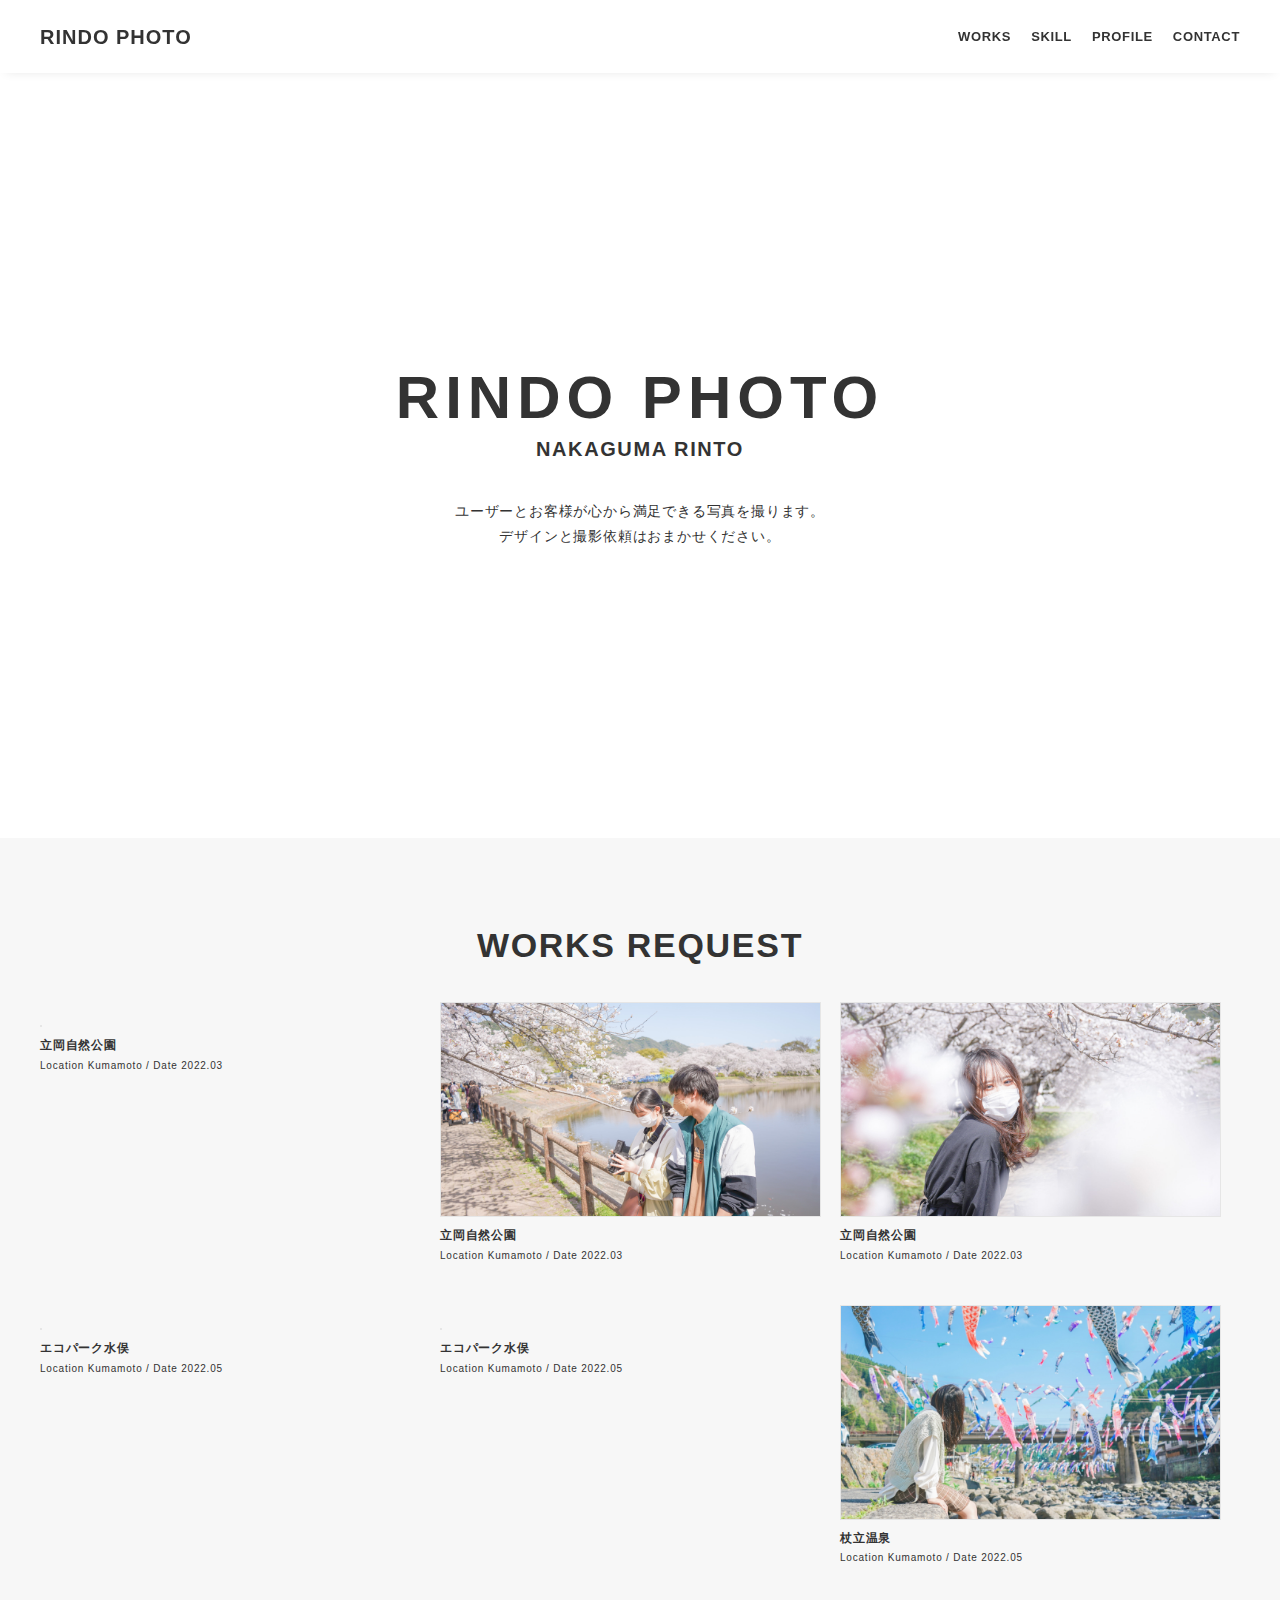
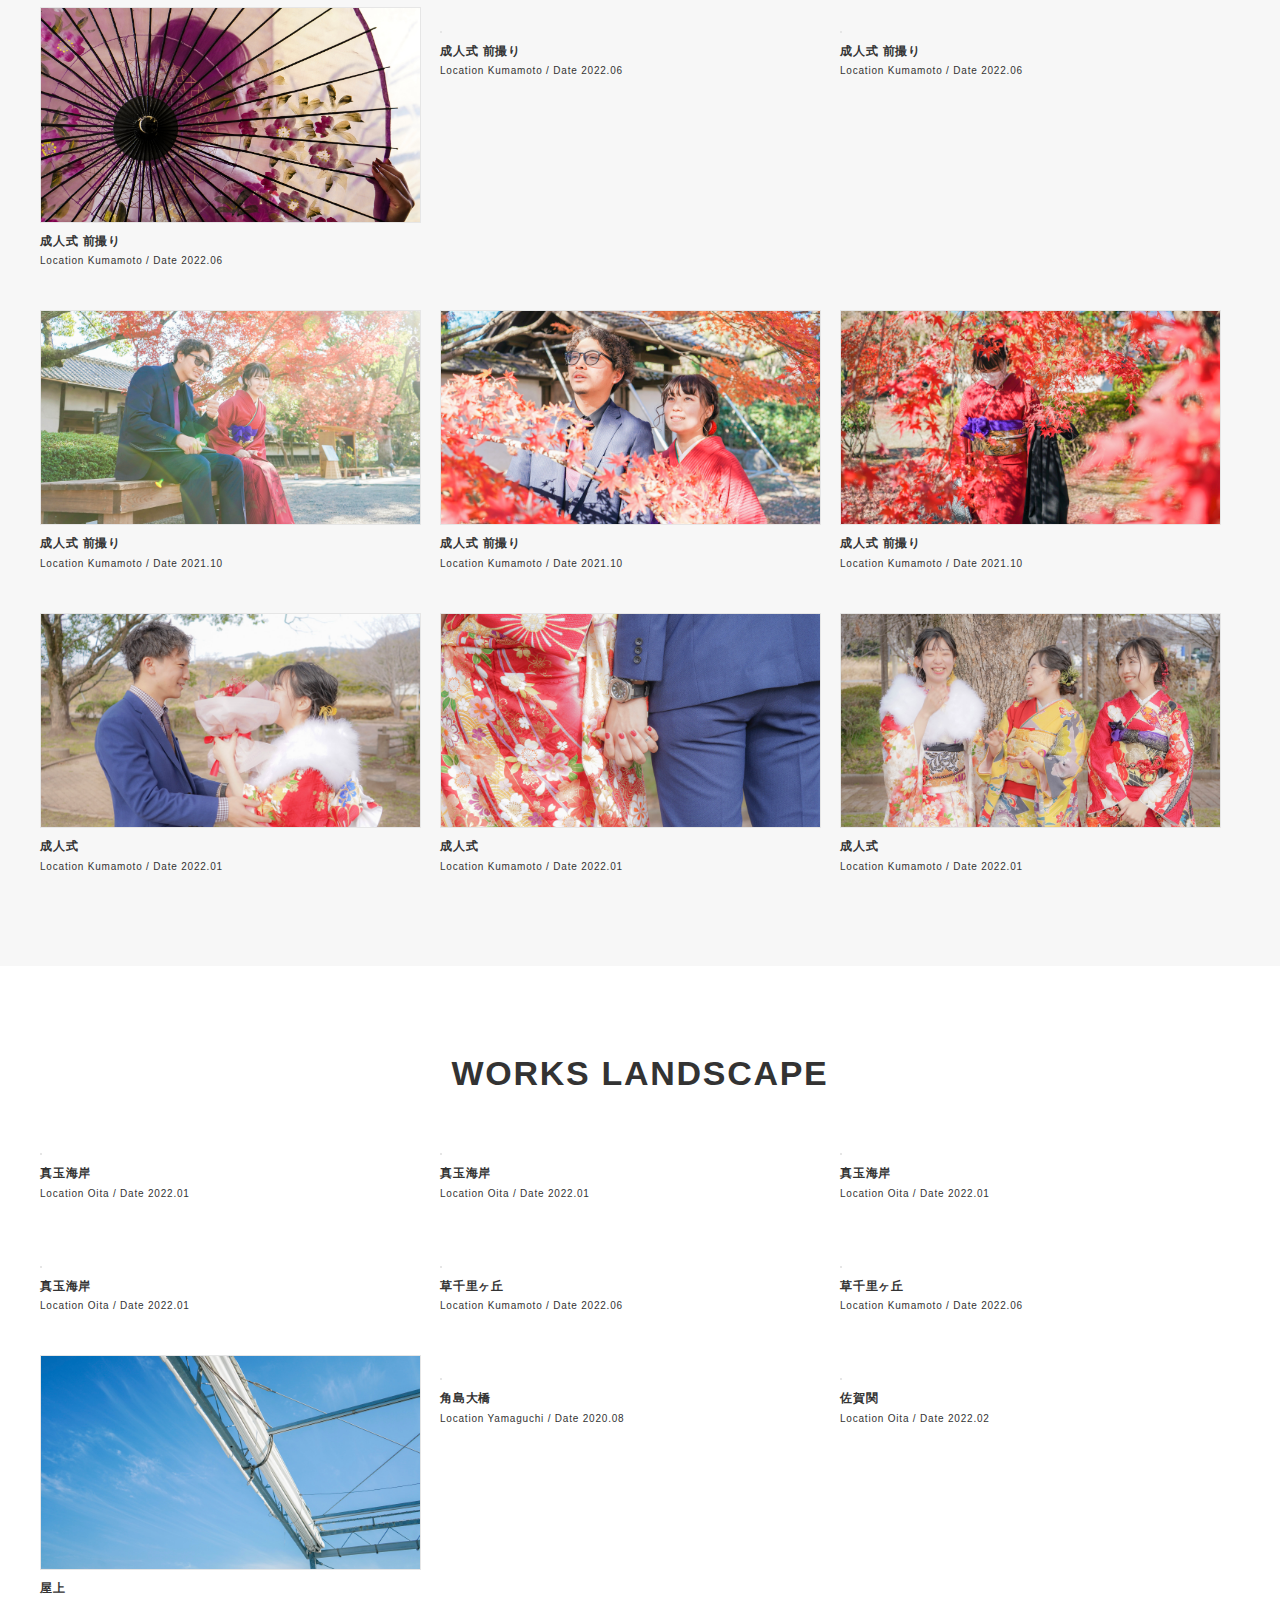
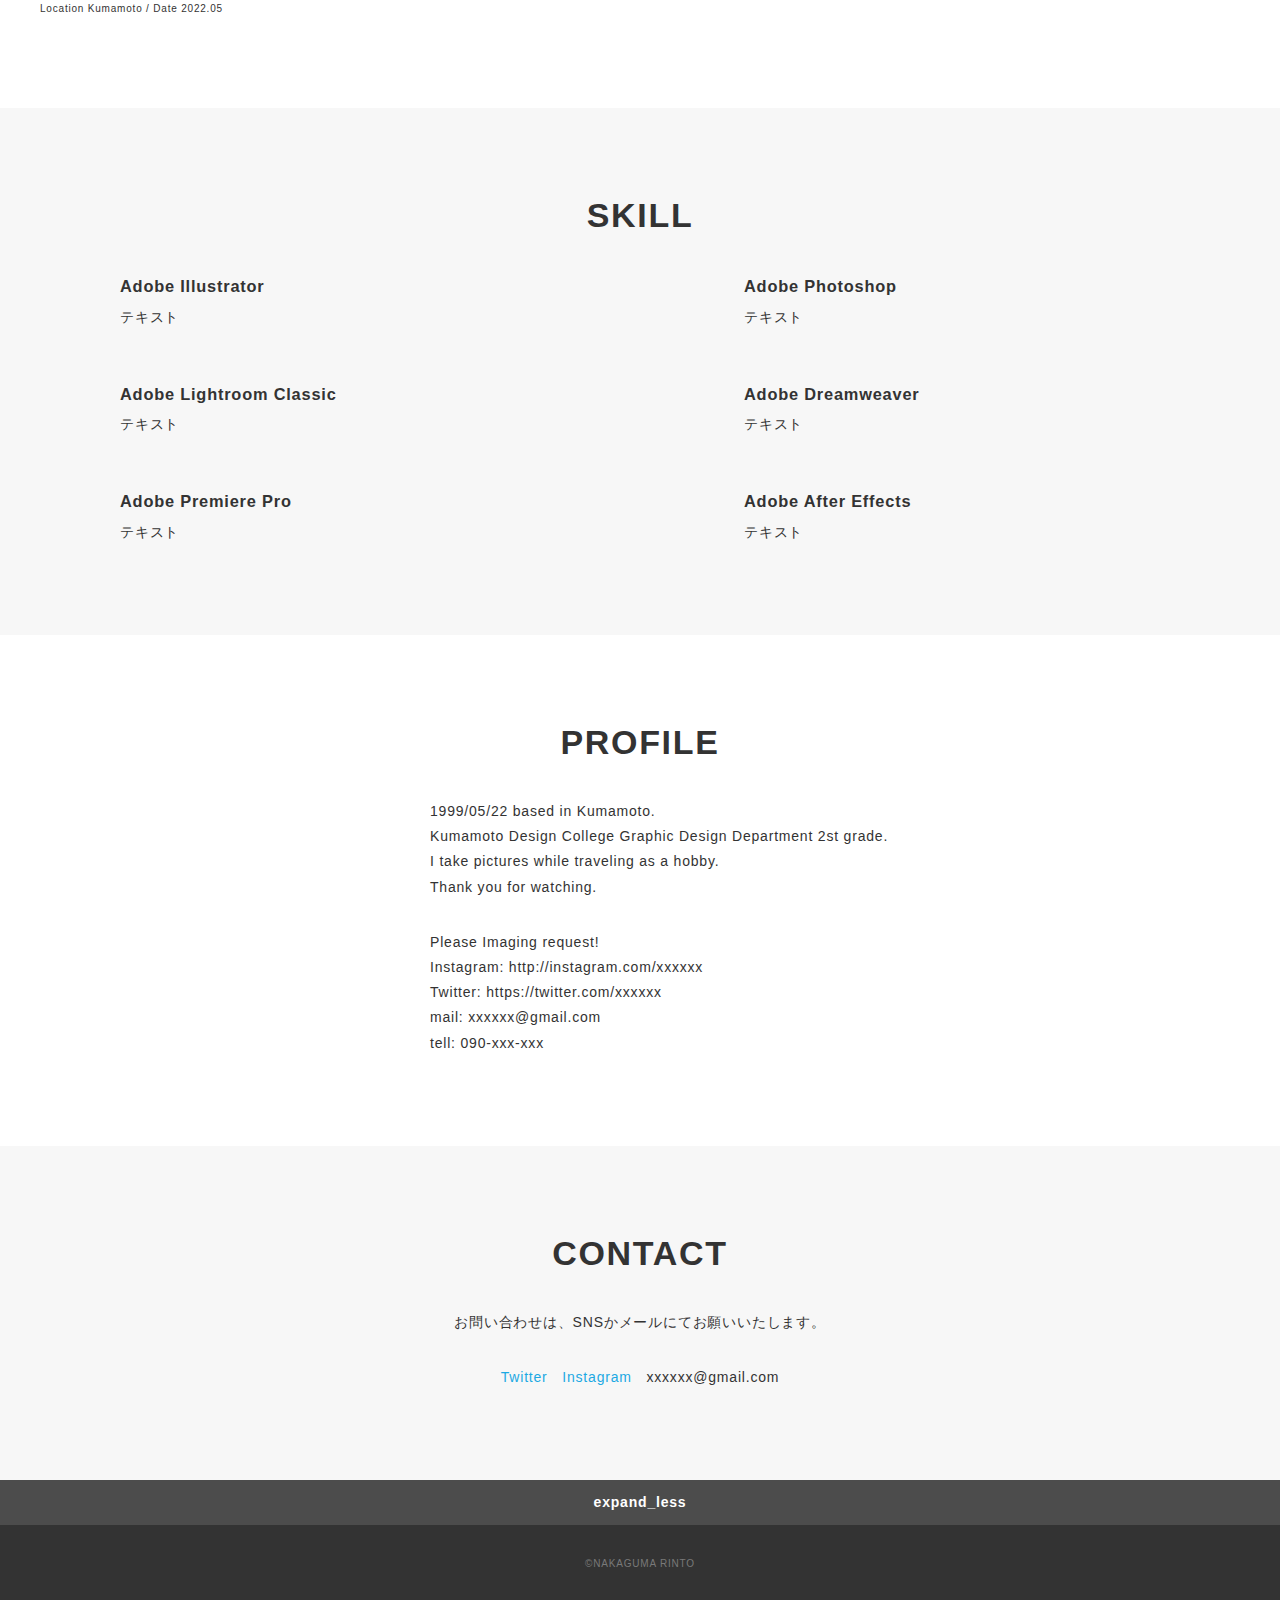
==== homepage/index.html @ 62a35dd4 "Add files via upload" ====
<!DOCTYPE html>
<html>
<head>
  <meta charset="utf-8">
  <meta name="viewport" content="width=device-width,initial-scale=1.0,user-scalable=no">
  <meta name="description" content="NAKAGUMA RINTOのポートフォリオサイトです" />
  <title>NAKAGUMA RINTO ポートフォリオ</title>
  <link href="css/ress.css" media="all" rel="stylesheet" type="text/css" />
  <link href="css/style.css" media="all" rel="stylesheet" type="text/css" />
</head>

<body>
  <div class="wrapper">

    <!-- header -->
    <header class="header ">
      <div class="inner">
        <h1 class="header-logo">
          <a href=".">RINDO PHOTO</a>
        </h1>
        <nav class="header-nav">
          <ul class="header-nav-list">
            <li class="header-nav-item"><a href="#works">WORKS</a></li>
            <li class="header-nav-item"><a href="#skill">SKILL</a></li>
            <li class="header-nav-item"><a href="#about">PROFILE</a></li>
            <li class="header-nav-item"><a href="#contact">CONTACT</a></li>
          </ul>
        </nav>
      </div>
    </header>
    <!-- /header -->

    <main class="content">

      <!-- main-visual -->
      <div class="main-visual">
        <div class="main-visual-inner">
          <p class="main-visual-title">RINDO PHOTO</p>
          <p class="main-visual-subtitle">NAKAGUMA RINTO</p>
          <p class="main-visual-text">
            ユーザーとお客様が心から満足できる<br class="sp-only">写真を撮ります。<br>
            デザインと撮影依頼は<br class="sp-only">おまかせください。<br>
          </p>
        </div>
      </div>
      <!-- /main-visual -->

      <!-- works -->
      <section class="works section" id="works">
        <div class="inner">
          <h2 class="title">WORKS REQUEST</h2>
          <div class="works-list">
            <a class="works-item" href="works-template.html">
            <p class="works-img"><img src="img/works/DSC03216.PNG" alt="" /></p>
              <p class="works-name">立岡自然公園</p>
              <p class="works-info">Location Kumamoto / Date 2022.03</p>
            </a>
            <a class="works-item" href="works-template.html">
              <p class="works-img"><img src="img/works/IMG_6037.JPG" alt="" /></p>
              <p class="works-name">立岡自然公園</p>
              <p class="works-info">Location Kumamoto / Date 2022.03</p>
            </a>
            <a class="works-item" href="works-template.html">
              <p class="works-img"><img src="img/works/IMG_6072.PNG" alt="" /></p>
              <p class="works-name">立岡自然公園</p>
              <p class="works-info">Location Kumamoto / Date 2022.03</p>
            </a>
            <a class="works-item" href="works-template.html">
              <p class="works-img"><img src="img/works/IMG_6575 2.jpg" alt="" /></p>
              <p class="works-name">エコパーク水俣</p>
              <p class="works-info">Location Kumamoto / Date 2022.05</p>
            </a>
			  <a class="works-item" href="works-template.html">
              <p class="works-img"><img src="img/works/IMG_6601.jpg" alt="" /></p>
              <p class="works-name">エコパーク水俣</p>
              <p class="works-info">Location Kumamoto / Date 2022.05</p>
			</a>
			  <a class="works-item" href="works-template.html">
              <p class="works-img"><img src="img/works/IMG_6232.jpg" alt="" /></p>
              <p class="works-name">杖立温泉</p>
              <p class="works-info">Location Kumamoto / Date 2022.05</p>
            </a>
			  <a class="works-item" href="works-template.html">
              <p class="works-img"><img src="img/works/IMG_7173.jpg" alt="" /></p>
              <p class="works-name">成人式 前撮り</p>
              <p class="works-info">Location Kumamoto / Date 2022.06</p>
            </a>
			  <a class="works-item" href="works-template.html">
              <p class="works-img"><img src="img/works/IMG_7172.jpg" alt="" /></p>
              <p class="works-name">成人式 前撮り</p>
              <p class="works-info">Location Kumamoto / Date 2022.06</p>
            </a>
			   <a class="works-item" href="works-template.html">
              <p class="works-img"><img src="img/works/IMG_7174.jpg" alt="" /></p>
              <p class="works-name">成人式 前撮り</p>
              <p class="works-info">Location Kumamoto / Date 2022.06</p>
            </a>
			  <a class="works-item" href="works-template.html">
              <p class="works-img"><img src="img/works/IMG_4596.jpg" alt="" /></p>
              <p class="works-name">成人式 前撮り</p>
              <p class="works-info">Location Kumamoto / Date 2021.10</p>
            </a>
			  <a class="works-item" href="works-template.html">
              <p class="works-img"><img src="img/works/IMG_4580.jpg" alt="" /></p>
              <p class="works-name">成人式 前撮り</p>
              <p class="works-info">Location Kumamoto / Date 2021.10</p>
            </a>
			  <a class="works-item" href="works-template.html">
              <p class="works-img"><img src="img/works/IMG_4597.jpg" alt="" /></p>
              <p class="works-name">成人式 前撮り</p>
              <p class="works-info">Location Kumamoto / Date 2021.10</p>
            </a>
			  <a class="works-item" href="works-template.html">
              <p class="works-img"><img src="img/works/IMG_5019.jpg" alt="" /></p>
              <p class="works-name">成人式</p>
              <p class="works-info">Location Kumamoto / Date 2022.01</p>
            </a>
			  <a class="works-item" href="works-template.html">
              <p class="works-img"><img src="img/works/IMG_4972.jpg" alt="" /></p>
              <p class="works-name">成人式</p>
              <p class="works-info">Location Kumamoto / Date 2022.01</p>
            </a>
			  <a class="works-item" href="works-template.html">
              <p class="works-img"><img src="img/works/IMG_5018.jpg" alt="" /></p>
              <p class="works-name">成人式</p>
              <p class="works-info">Location Kumamoto / Date 2022.01</p>
            </a>
          </div>
        </div>
      </section>
      <!-- /works -->
		<section class="worksland section" id="worksland">
        <div class="inner">
          <h2 class="title">WORKS LANDSCAPE</h2>
          <div class="works-list">
            <a class="works-item" href="works-template.html">
            <p class="works-img"><img src="img/works/DSC01683のコピー.jpg" alt="" /></p>
              <p class="works-name">真玉海岸</p>
              <p class="works-info">Location Oita / Date 2022.01</p>
            </a>
            <a class="works-item" href="works-template.html">
              <p class="works-img"><img src="img/works/DSC01693のコピー.jpg" alt="" /></p>
              <p class="works-name">真玉海岸</p>
              <p class="works-info">Location Oita / Date 2022.01</p>
            </a>
            <a class="works-item" href="works-template.html">
              <p class="works-img"><img src="img/works/DSC01731のコピー.jpg" alt="" /></p>
              <p class="works-name">真玉海岸</p>
              <p class="works-info">Location Oita / Date 2022.01</p>
            </a>
            <a class="works-item" href="works-template.html">
              <p class="works-img"><img src="img/works/DSC01735のコピー.jpg" alt="" /></p>
              <p class="works-name">真玉海岸</p>
              <p class="works-info">Location Oita / Date 2022.01</p>
            </a>
			  <a class="works-item" href="works-template.html">
              <p class="works-img"><img src="img/works/IMG_7178のコピー.jpg" alt="" /></p>
              <p class="works-name">草千里ヶ丘</p>
              <p class="works-info">Location Kumamoto / Date 2022.06</p>
			</a>
			  <a class="works-item" href="works-template.html">
              <p class="works-img"><img src="img/works/IMG_7181のコピー.jpg" alt="" /></p>
              <p class="works-name">草千里ヶ丘</p>
              <p class="works-info">Location Kumamoto / Date 2022.06</p>
            </a>
			  <a class="works-item" href="works-template.html">
              <p class="works-img"><img src="img/works/IMG_6381.jpg" alt="" /></p>
              <p class="works-name">屋上</p>
              <p class="works-info">Location Kumamoto / Date 2022.05</p>
            </a>
			  <a class="works-item" href="works-template.html">
              <p class="works-img"><img src="img/works/IMG_8772のコピー.jpg" alt="" /></p>
              <p class="works-name">角島大橋</p>
              <p class="works-info">Location Yamaguchi / Date 2020.08</p>
            </a>
			   <a class="works-item" href="works-template.html">
              <p class="works-img"><img src="img/works/DSC02050のコピー.jpg" alt="" /></p>
              <p class="works-name">佐賀関</p>
              <p class="works-info">Location Oita / Date 2022.02</p>
            </a>
          </div>
        </div>
      </section>

      <!-- skill -->
      <section class="skill section" id="skill">
        <div class="inner">
          <h2 class="title">SKILL</h2>
          <div class="skill-list">
            <div class="skill-item">
              <p class="skill-img"><img src="logo/IMG_4439.PNG" alt=""></p>
              <div class="skill-body">
                <h3 class="skill-name">Adobe Illustrator</h3>
                <p class="skill-text">
                  テキスト</p>
              </div>
            </div>
            <div class="skill-item">
              <p class="skill-img"><img src="logo/IMG_4438.PNG" alt=""></p>
              <div class="skill-body">
                <h3 class="skill-name">Adobe Photoshop</h3>
                <p class="skill-text">
                  テキスト</p>
              </div>
            </div>
            <div class="skill-item">
              <p class="skill-img"><img src="logo/IMG_4440.PNG" alt=""></p>
              <div class="skill-body">
                <h3 class="skill-name">Adobe Lightroom Classic</h3>
                <p class="skill-text">
                  テキスト</p>
              </div>
            </div>
            <div class="skill-item">
              <p class="skill-img"><img src="logo/IMG_4441.PNG" alt=""></p>
              <div class="skill-body">
                <h3 class="skill-name">Adobe Dreamweaver</h3>
                <p class="skill-text">
                  テキスト</p>
              </div>
            </div>
			  <div class="skill-item">
              <p class="skill-img"><img src="logo/IMG_7229.PNG" alt=""></p>
              <div class="skill-body">
                <h3 class="skill-name">Adobe Premiere Pro</h3>
                <p class="skill-text">
                  テキスト</p>
			  </div>
            </div>
			  <div class="skill-item">
              <p class="skill-img"><img src="logo/IMG_7230.jpg" alt=""></p>
              <div class="skill-body">
                <h3 class="skill-name">Adobe After Effects</h3>
                <p class="skill-text">
                  テキスト</p>
              </div>
            </div>
          </div>
        </div>
      </section>
      <!-- /skill -->

      <!-- profile -->
      <section class="about section" id="about">
        <div class="inner">
          <h2 class="title">PROFILE</h2>
          <div class="profile">
            <p class="profile-img">
              <img src="img Photo/IMG_2437.jpg" alt="">
            </p>
            <div class="profile-body">
              <p>
				1999/05/22 based in Kumamoto.<br>
                Kumamoto Design College Graphic Design Department 2st grade.<br>
				I take pictures while traveling as a hobby.<br>
				Thank you for watching.
              </p>
              <p>
                Please Imaging request!<br>
				Instagram: http://instagram.com/xxxxxx<br>
				Twitter: https://twitter.com/xxxxxx<br>
				mail: xxxxxx@gmail.com<br>
				tell: 090-xxx-xxx
              </p>
            </div>
          </div>
        </div>
      </section>
      <!-- /profile -->

      <!-- contact -->
      <section class="contact section" id="contact">
        <div class="inner">
          <h2 class="title">CONTACT</h2>
          <p class="lead">
            お問い合わせは、<br class="sp-only">SNSかメールにてお願いいたします。
          </p>
          <div class="contact-list">
            <a class="contact-item" href="https://twitter.com/" target="_blank" rel="noopener">Twitter</a>
            <a class="contact-item" href="https://www.instagram.com/" target="_blank" rel="noopener">Instagram</a>
            <span class="contact-item">xxxxxx@gmail.com</span>
          </div>
        </div>
      </section>
      <!-- /contact -->
      <div class="page-top" id="js-page-top">
        <span class="material-icons-outlined">expand_less</span>
      </div>
    </main>

    <!-- footer -->
    <footer class="footer">
      <div class="copyright">&copy;NAKAGUMA RINTO</div>
    </footer>
    <!-- /footer -->

  </div>
  <script src="https://ajax.googleapis.com/ajax/libs/jquery/3.5.1/jquery.min.js"></script>
  <script type='text/javascript' src="js/script.js"></script>	
<div class="sidebar">
	<h1>Tittle</h1>
	<p>This video is sample.</p>
	</div>

	
</body>
</html>
---- homepage/css/ress.css ----
/*!
 * ress.css • v3.0.1
 * MIT License
 * github.com/filipelinhares/ress
 */

/* # =================================================================
   # Global selectors
   # ================================================================= */

html {
  box-sizing: border-box;
  word-break: normal;
  -moz-tab-size: 4;
  tab-size: 4;

  -webkit-text-size-adjust: 100%; /* Prevent adjustments of font size after orientation changes in iOS */
}

*,
::before,
::after {
  box-sizing: inherit;
  background-repeat: no-repeat; /* Set `background-repeat: no-repeat` to all elements and pseudo elements */
}

::before,
::after {
  vertical-align: inherit;
  text-decoration: inherit; /* Inherit text-decoration and vertical align to ::before and ::after pseudo elements */
}

* {
  margin: 0;
  padding: 0; /* Reset `padding` and `margin` of all elements */
}

/* # =================================================================
   # General elements
   # ================================================================= */

hr {
  overflow: visible; /* Show the overflow in Edge and IE */
  height: 0; /* Add the correct box sizing in Firefox */
}

details,
main {
  display: block; /* Render the `main` element consistently in IE. */
}

summary {
  display: list-item; /* Add the correct display in all browsers */
}

small {
  font-size: 80%; /* Set font-size to 80% in `small` elements */
}

[hidden] {
  display: none; /* Add the correct display in IE */
}

abbr[title] {
  /* Add the correct text decoration in Chrome, Edge, IE, Opera, and Safari */
  text-decoration: underline;
  text-decoration: underline dotted;
  border-bottom: none; /* Remove the bottom border in Chrome 57 */
}

a {
  background-color: transparent; /* Remove the gray background on active links in IE 10 */
}

a:active,
a:hover {
  outline-width: 0; /* Remove the outline when hovering in all browsers */
}

code,
kbd,
pre,
samp {
  font-family: monospace, monospace; /* Specify the font family of code elements */
}

pre {
  font-size: 1em; /* Correct the odd `em` font sizing in all browsers */
}

b,
strong {
  font-weight: bolder; /* Add the correct font weight in Chrome, Edge, and Safari */
}

/* https://gist.github.com/unruthless/413930 */
sub,
sup {
  position: relative;
  font-size: 75%;
  line-height: 0;
  vertical-align: baseline;
}

sub {
  bottom: -.25em;
}

sup {
  top: -.5em;
}

/* # =================================================================
   # Forms
   # ================================================================= */

input {
  border-radius: 0;
}

/* Replace pointer cursor in disabled elements */
[disabled] {
  cursor: default;
}

[type="number"]::-webkit-inner-spin-button,
[type="number"]::-webkit-outer-spin-button {
  height: auto; /* Correct the cursor style of increment and decrement buttons in Chrome */
}

[type="search"] {
  outline-offset: -2px; /* Correct the outline style in Safari */

  -webkit-appearance: textfield; /* Correct the odd appearance in Chrome and Safari */
}

[type="search"]::-webkit-search-decoration {
  -webkit-appearance: none; /* Remove the inner padding in Chrome and Safari on macOS */
}

textarea {
  overflow: auto; /* Internet Explorer 11+ */
  resize: vertical; /* Specify textarea resizability */
}

button,
input,
optgroup,
select,
textarea {
  font: inherit; /* Specify font inheritance of form elements */
}

optgroup {
  font-weight: bold; /* Restore the font weight unset by the previous rule */
}

button {
  overflow: visible; /* Address `overflow` set to `hidden` in IE 8/9/10/11 */
}

button,
select {
  text-transform: none; /* Firefox 40+, Internet Explorer 11- */
}

/* Apply cursor pointer to button elements */
button,
[type="button"],
[type="reset"],
[type="submit"],
[role="button"] {
  cursor: pointer;
  color: inherit;
}

/* Remove inner padding and border in Firefox 4+ */
button::-moz-focus-inner,
[type="button"]::-moz-focus-inner,
[type="reset"]::-moz-focus-inner,
[type="submit"]::-moz-focus-inner {
  padding: 0;
  border-style: none;
}

/* Replace focus style removed in the border reset above */
button:-moz-focusring,
[type="button"]::-moz-focus-inner,
[type="reset"]::-moz-focus-inner,
[type="submit"]::-moz-focus-inner {
  outline: 1px dotted ButtonText;
}

button,
html [type="button"],
/* Prevent a WebKit bug where (2) destroys native `audio` and `video`controls in Android 4 */
[type="reset"],
[type="submit"] {
  -webkit-appearance: button; /* Correct the inability to style clickable types in iOS */
}

/* Remove the default button styling in all browsers */
button,
input,
select,
textarea {
  border-style: none;
  background-color: transparent;
}

/* Style select like a standard input */
select {
  -webkit-appearance: none; /* Chrome 41+ */
  -moz-appearance: none; /* Firefox 36+ */
}

select::-ms-expand {
  display: none; /* Internet Explorer 11+ */
}

select::-ms-value {
  color: currentColor; /* Internet Explorer 11+ */
}

legend {
  display: table; /* Correct the text wrapping in Edge and IE */
  max-width: 100%; /* Correct the text wrapping in Edge and IE */
  max-width: 100%; /* Correct the text wrapping in Edge 18- and IE */
  white-space: normal; /* Correct the text wrapping in Edge and IE */
  color: inherit; /* Correct the color inheritance from `fieldset` elements in IE */
  border: 0; /* Correct `color` not being inherited in IE 8/9/10/11 */
}

::-webkit-file-upload-button {
  font: inherit; /* Change font properties to `inherit` in Chrome and Safari */
  color: inherit;
  /* Correct the inability to style clickable types in iOS and Safari */

  -webkit-appearance: button;
}

/* # =================================================================
   # Specify media element style
   # ================================================================= */

img {
  border-style: none; /* Remove border when inside `a` element in IE 8/9/10 */
}

/* Add the correct vertical alignment in Chrome, Firefox, and Opera */
progress {
  vertical-align: baseline;
}

/* # =================================================================
   # Accessibility
   # ================================================================= */

/* Hide content from screens but not screenreaders */
@media screen {
  [hidden~="screen"] {
    display: inherit;
  }
  [hidden~="screen"]:not(:active):not(:focus):not(:target) {
    position: absolute !important;
    clip: rect(0 0 0 0) !important;
  }
}

/* Specify the progress cursor of updating elements */
[aria-busy="true"] {
  cursor: progress;
}

/* Specify the pointer cursor of trigger elements */
[aria-controls] {
  cursor: pointer;
}

/* Specify the unstyled cursor of disabled, not-editable, or otherwise inoperable elements */
[aria-disabled] {
  cursor: default;
}

.sidebar{
  position: fixed;
  width: 30%;
  height: 100%;
  background-color:rgba(255,255,255,0.8);
}
html,body{
	height: 100%;/*高さを100%にして描画エリアをとる*/
}

#particles-js{ 
	position:fixed;/*描画固定*/
	z-index:-1;/*描画を一番下に*/
	width: 100%;
	height: 100%;
	background-color:#FFFFFF
}

#wrapper{
	position: relative;/*描画を#particles-jsよりも上にするためposition:relative;を指定*/
	z-index: 1;/*z-indexの数字を大きくすることで描画を#particles-jsよりも上に*/
	width:100%;
	height: 100%;
}
---- homepage/css/style.css ----
body {
  font-family: "Montserrat","Helvetica Neue",Arial,"Hiragino Kaku Gothic ProN","Hiragino Sans",Meiryo,sans-serif;
  font-size: 14px;
  line-height: 1.8;
  letter-spacing: .8px;
  color: #333;
}

a {
  transition: opacity .3s;
  text-decoration: none;
  color: #1ca9e3;
}

img {
  max-width: 100%;
  height: auto;
  vertical-align: bottom;
  border-style: none;
}

ul,
li {
  list-style: none;
}

.pc-only {
  display: block;
}

.sp-only {
  display: none;
}

/*--------------------------------
 レイアウト
---------------------------------*/
.wrapper {
  padding-top: 73px;
}

.section {
  padding: 90px 0;
}

.section:nth-of-type(odd) {
  background-color: #f7f7f7;
}

.inner {
  max-width: 1340px;
  margin: 0 auto;
  padding: 0 40px;
}

/*--------------------------------
 見出し
---------------------------------*/
.title {
  font-size: 34px;
  font-weight: bold;
  line-height: 1;
  margin-bottom: 40px;
  text-align: center;
  letter-spacing: .05em;
  color: #333;
}

.lead {
  margin-bottom: 30px;
}

/*--------------------------------
ヘッダー
---------------------------------*/
.header {
  position: fixed;
  top: 0;
  z-index: 1;
  width: 100%;
  background-color: #fff;
  box-shadow: 0 5px 10px -6px rgba(0,0,0,.1);
}

.header .inner {
  display: flex;
  align-items: center;
  justify-content: space-between;
  padding: 20px 40px;
}

.header-logo {
  font-size: 20px;
  font-weight: bold;
  line-height: 1.2;
  margin-right: 20px;
  letter-spacing: .05em;
}

.header-logo a {
  color: #333;
}

.header-nav-list {
  display: flex;
  justify-content: space-between;
}

.header-nav-item:not(:last-child) {
  margin-right: 20px;
}

.header-nav-item a {
  position: relative;
  font-size: 13px;
  font-weight: bold;
  display: inline-block;
  padding: 5px 0;
  transition: .3s;
  letter-spacing: .05em;
  color: #333;
}
.header-nav-item a:after {
  position: absolute;
  bottom: 0;
  left: 50%;
  width: 0;
  height: 3px;
  content: "";
  transition: .3s;
  -webkit-transform: translateX(-50%);
  transform: translateX(-50%);
  background-color: #333;
}

.header-nav-item a:hover:after {
  width: 100%;
}

/*--------------------------------
 メインビジュアル
---------------------------------*/
.main-visual {
  display: flex;
  align-items: center;
  justify-content: center;
  height: 85vh;
  text-align: center;
}

.main-visual-inner {
  padding: 0 40px;
}

.main-visual-title {
  font-size: 60px;
  font-weight: bold;
  line-height: 1.2;
  margin-bottom: 5px;
  letter-spacing: .1em;
}
.main-visual-subtitle {
  font-size: 20px;
  font-weight: bold;
  line-height: 1;
  margin-bottom: 40px;
  letter-spacing: .08em;
}

/*--------------------------------
 Works
---------------------------------*/
.works-list {
  display: flex;
  flex-wrap: wrap;
  margin-bottom: -40px;
}

.works-item {
  width: 31.74603%;
  margin-right: 1.58730%;
  margin-bottom: 40px;
  color: #333;
}

.works-item:hover {
  opacity: .9;
}

.works-item:nth-of-type(3n) {
  margin-right: 0;
}

.works-img img {
  border: 1px solid #e6e6e6;
}

.works-name {
  font-size: 12px;
  font-weight: bold;
  margin-top: 8px;
}

.works-info {
  font-size: 10px;
}

/*--------------------------------
 Skill
---------------------------------*/
.skill-list {
  display: flex;
  flex-wrap: wrap;
  justify-content: space-between;
  margin-bottom: -50px;
}

.skill-item {
  display: flex;
  align-items: flex-start;
  justify-content: space-between;
  width: 48%;
  margin-bottom: 50px;
}

.skill-img {
  width: 60px;
  height: auto;
  margin-right: 20px;
}

.skill-body {
  flex: 1;
}

.skill-name {
  margin-bottom: 3px;
}

/*--------------------------------
 About
---------------------------------*/
.profile {
  display: flex;
  flex-wrap: wrap;
  max-width: 800px;
  margin: 0 auto;
}
.profile-img {
  width: 20%;
  margin-right: 30px;
  border-radius: 50%;
}
.profile-img img {
  border-radius: 50%;
}
.profile-body {
  flex: 1;
}
.profile-body p:not(:last-child) {
  margin-bottom: 30px;
}

/*--------------------------------
 Contact
---------------------------------*/
.contact {
  text-align: center;
}

.contact-item:not(:last-child) {
  margin-right: 10px;
}

.contact-text {
  margin-top: 10px;
}
/*--------------------------------
 ページトップ
---------------------------------*/
.page-top {
  font-weight: bold;
  padding: 10px;
  cursor: pointer;
  text-align: center;
  background-color: #4c4c4c;
}

.page-top .material-icons-outlined {
  vertical-align: bottom;
  color: #fff;
}

/*--------------------------------
 フッター
---------------------------------*/
.footer {
  padding: 30px;
  background-color: #333;
}

.copyright {
  font-size: 10px;
  text-align: center;
  color: #797979;
}

/*--------------------------------
 下層：Worksページ
---------------------------------*/
.article {
  padding: 80px 0;
}

.article-inner {
  max-width: 1040px;
  margin: 0 auto;
  padding: 0 20px;
}

.article-title {
  margin-bottom: 30px;
  text-align: center;
}

.article-img {
  margin-bottom: 20px;
}

.article-body {
  max-width: 720px;
  margin: 0 auto;
  margin-bottom: 80px;
}

.article-info-title {
  font-size: 15px;
}

.article-body img {
  margin-bottom: 30px;
}

.article-body p {
  margin-bottom: 30px;
}

.home-link {
  text-align: center;
}

/*media Queries 767
----------------------------------------------------*/
@media screen and (max-width: 767px) {
  body {
    font-size: 13px;
    line-height: 1.7;
  }

  .pc-only {
    display: none;
  }

  .sp-only {
    display: block;
  }

  /* 見出し */
  .title {
    font-size: 26px;
    margin-bottom: 20px;
  }

  /* レイアウト */
  .wrapper {
    padding-top: 57px;
  }

  .section {
    padding: 60px 0;
  }

  .inner {
    padding: 0 20px;
  }

  /* ヘッダー */
  .header .inner {
    padding: 15px;
  }

  .header-logo {
    font-size: 15px;
    margin-right: 15px;
  }

  .header-nav-item:not(:last-child) {
    margin-right: 10px;
  }

  .header-nav-item a {
    font-size: 10px;
  }

  .header-nav-item a:after {
    display: none;
  }

  /*  メインビジュアル */
  .main-visual {
    height: 75vh;
  }

  .main-visual-inner {
    padding: 0 20px;
  }

  .main-visual-title {
    font-size: 30px;
  }
  .main-visual-subtitle {
    font-size: 16px;
    margin-bottom: 20px;
  }

  /* Works */
  .works-name {
    font-size: 10px;
  }

  .works-list {
    justify-content: space-between;
  }

  .works-item {
    flex: 0 0 48%;
    margin-right: 0;
    margin-bottom: 30px;
  }

  /* Skill */
  .skill-list {
    display: block;
    margin-bottom: 0;
  }

  .skill-item {
    width: 100%;
    margin-bottom: 35px;
  }

  .skill-item:last-child {
    margin-bottom: 0;
  }

  /* About */
  .profile {
    display: block;
  }
  .profile-img {
    width: 150px;
    margin: 0 auto;
    margin-bottom: 25px;
  }

  .profile-body p:not(:last-child) {
    margin-bottom: 20px;
  }

  /* フッター */
  .footer {
    padding: 20px;
  }

  /* 下層ページ */
  .article {
    padding: 50px 0;
  }
}
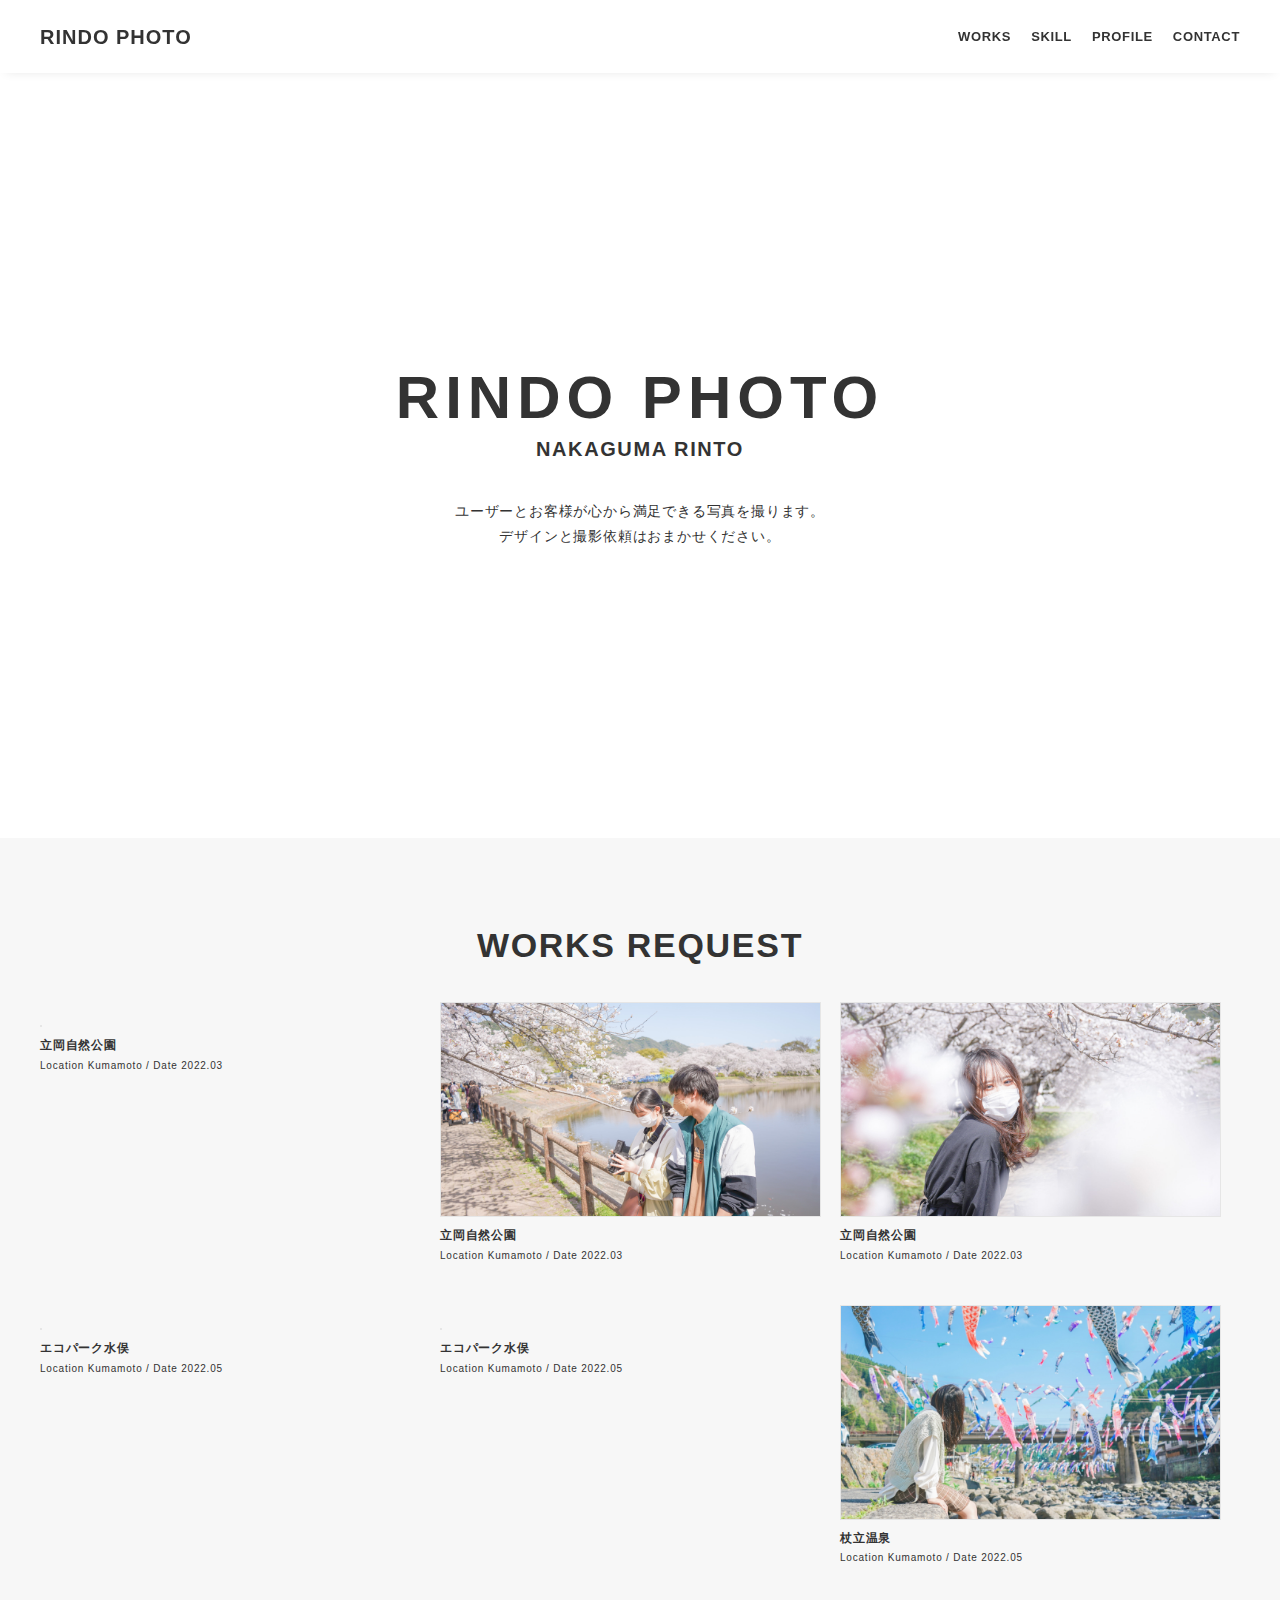
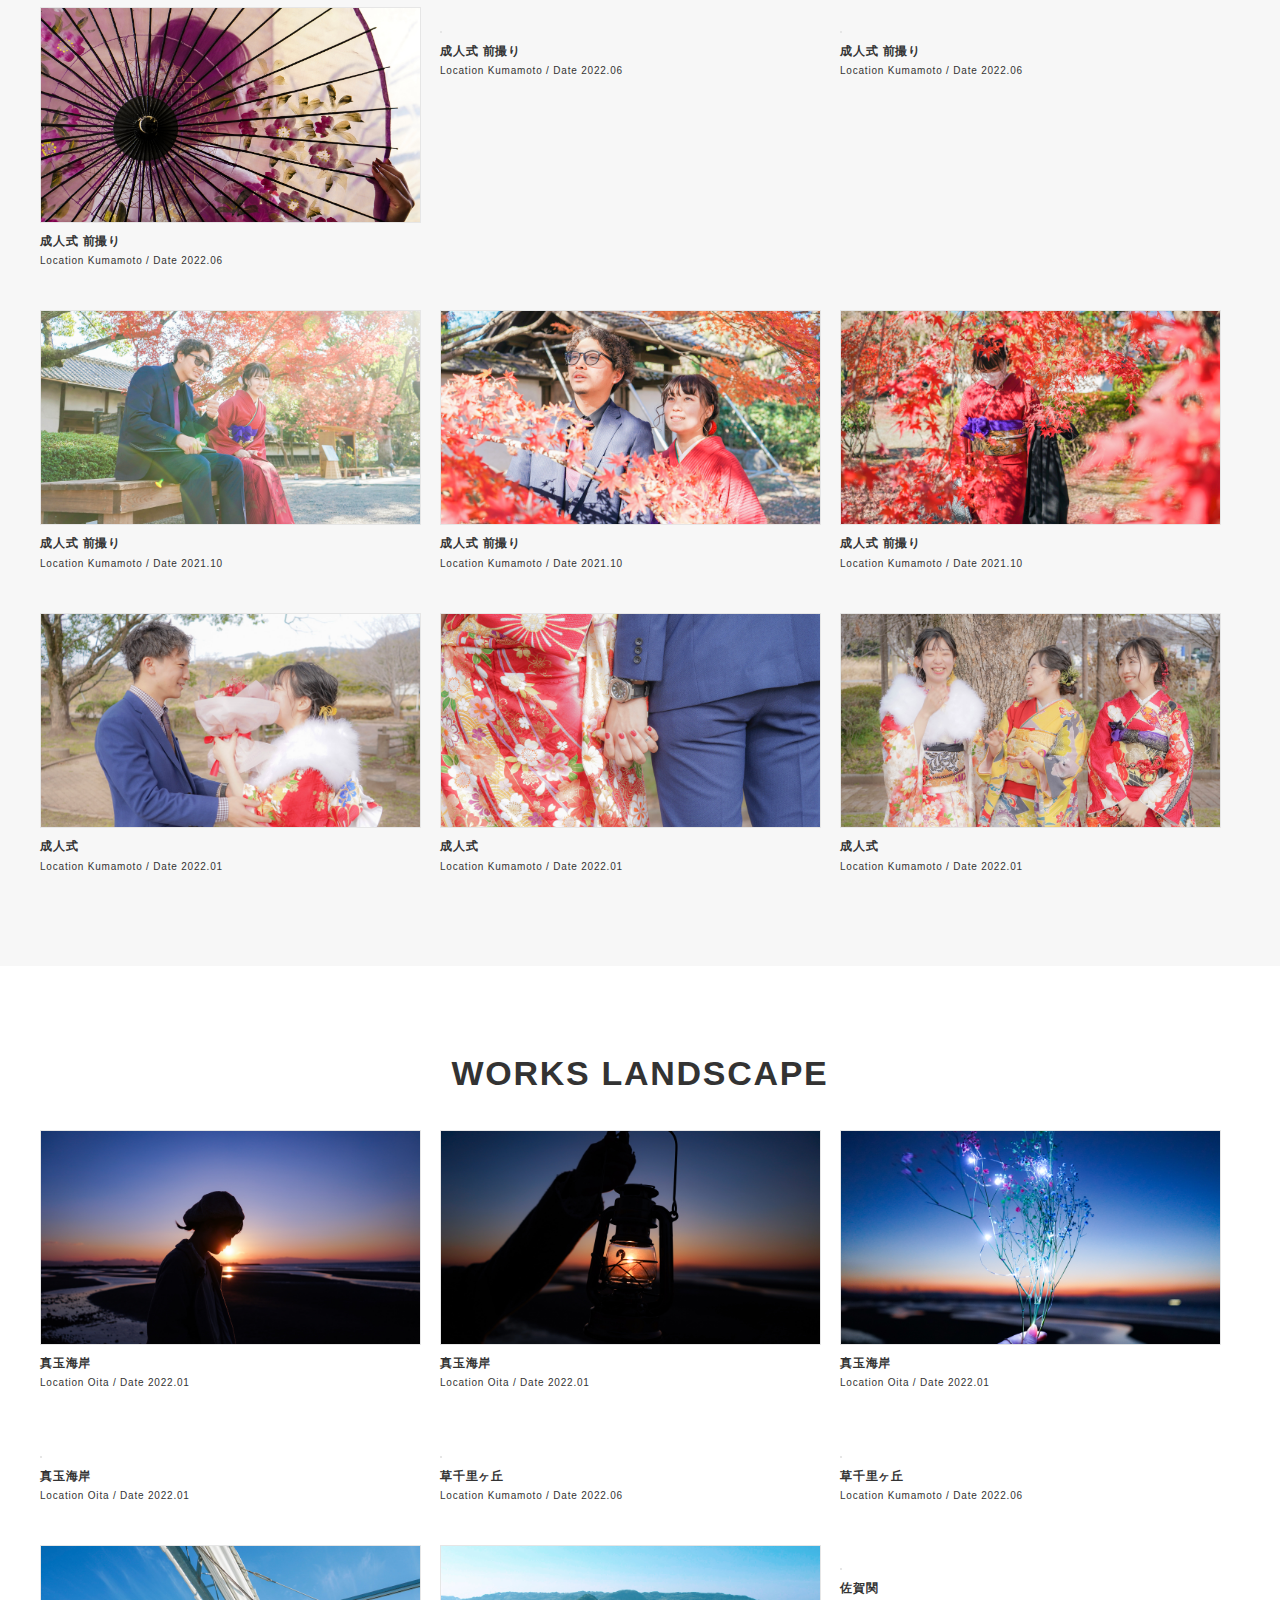
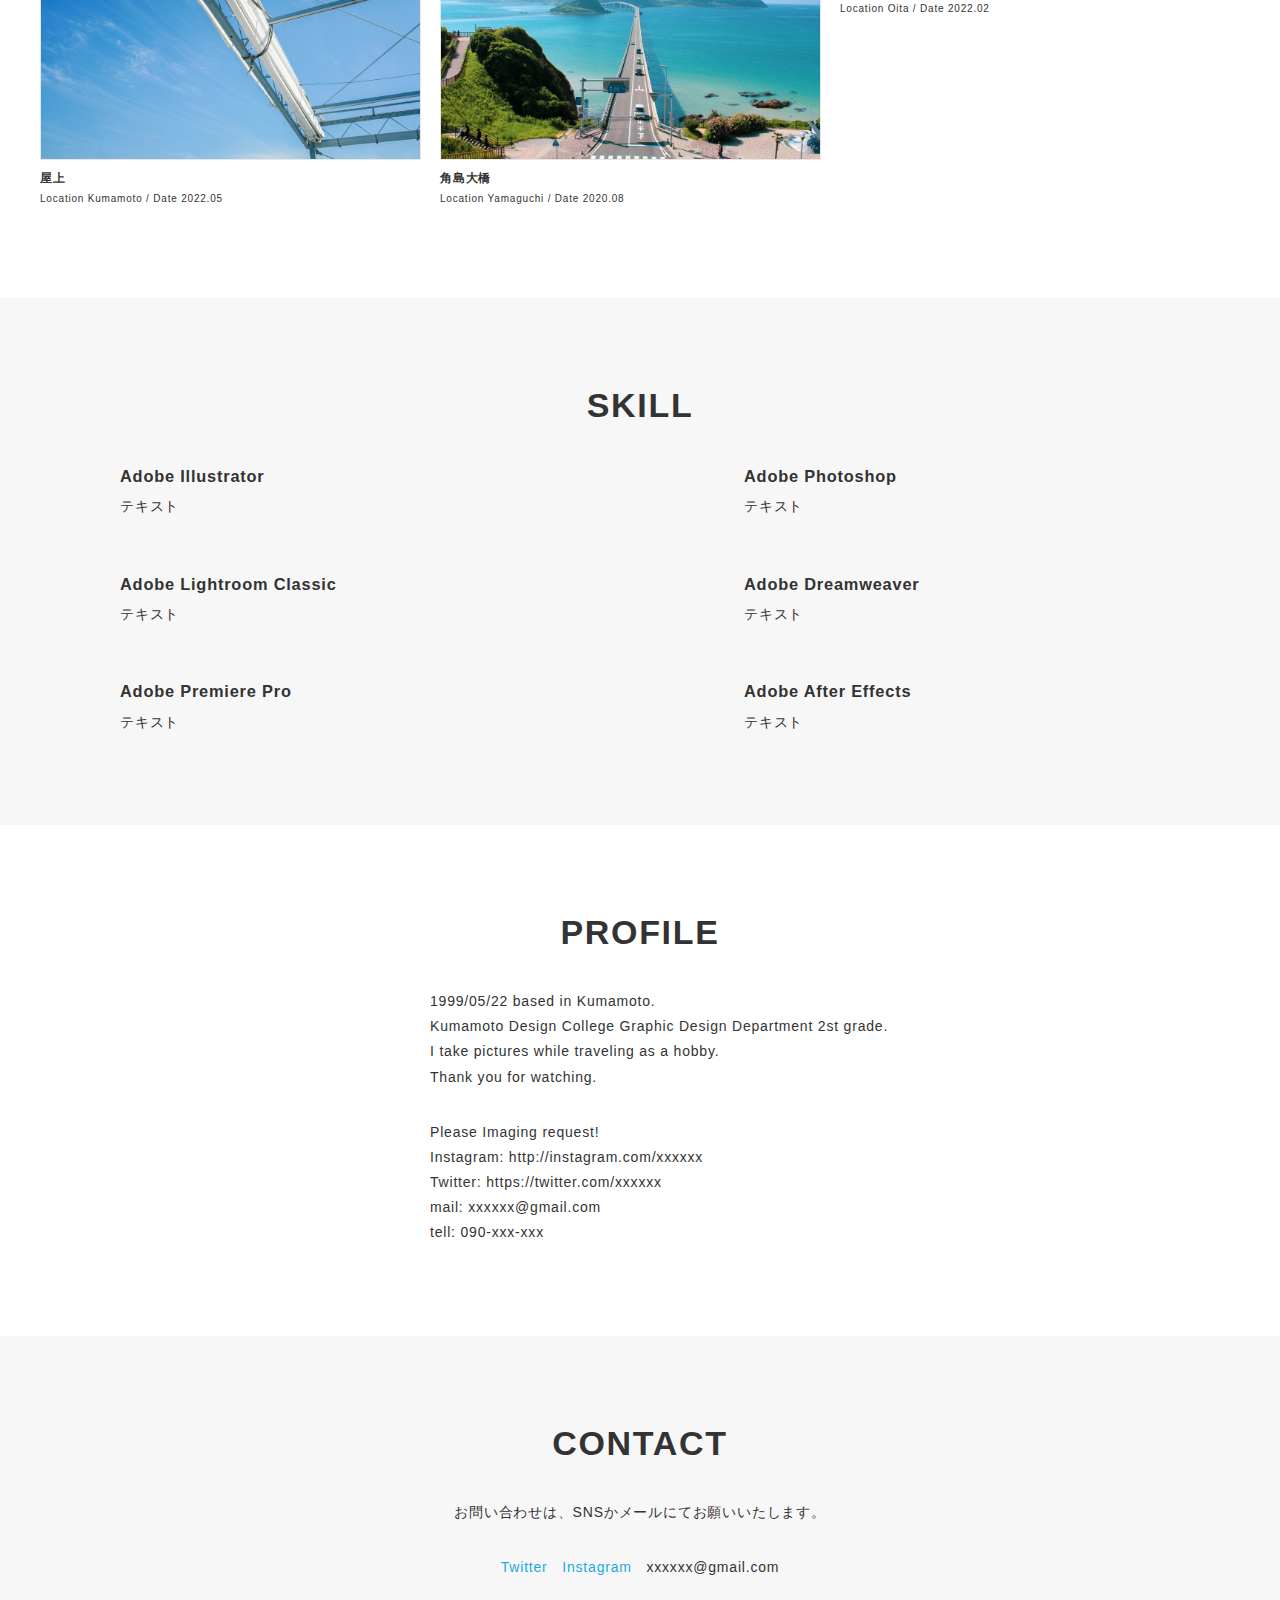
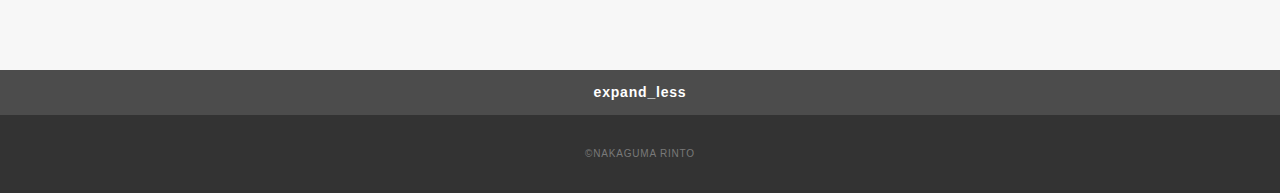
==== commit 43159fe6: "Add files via upload" ====
--- a/homepage/index.html
+++ b/homepage/index.html
@@ -134,32 +134,32 @@
           <h2 class="title">WORKS LANDSCAPE</h2>
           <div class="works-list">
             <a class="works-item" href="works-template.html">
-            <p class="works-img"><img src="img/works/DSC01683のコピー.jpg" alt="" /></p>
+            <p class="works-img"><img src="img/works/DSC01683.jpg" alt="" /></p>
               <p class="works-name">真玉海岸</p>
               <p class="works-info">Location Oita / Date 2022.01</p>
             </a>
             <a class="works-item" href="works-template.html">
-              <p class="works-img"><img src="img/works/DSC01693のコピー.jpg" alt="" /></p>
+              <p class="works-img"><img src="img/works/DSC01693.jpg" alt="" /></p>
               <p class="works-name">真玉海岸</p>
               <p class="works-info">Location Oita / Date 2022.01</p>
             </a>
             <a class="works-item" href="works-template.html">
-              <p class="works-img"><img src="img/works/DSC01731のコピー.jpg" alt="" /></p>
+              <p class="works-img"><img src="img/works/DSC01731.jpg" alt="" /></p>
               <p class="works-name">真玉海岸</p>
               <p class="works-info">Location Oita / Date 2022.01</p>
             </a>
             <a class="works-item" href="works-template.html">
-              <p class="works-img"><img src="img/works/DSC01735のコピー.jpg" alt="" /></p>
+              <p class="works-img"><img src="img/works/DSC01735.jpg" alt="" /></p>
               <p class="works-name">真玉海岸</p>
               <p class="works-info">Location Oita / Date 2022.01</p>
             </a>
 			  <a class="works-item" href="works-template.html">
-              <p class="works-img"><img src="img/works/IMG_7178のコピー.jpg" alt="" /></p>
+              <p class="works-img"><img src="img/works/IMG_7178.jpg" alt="" /></p>
               <p class="works-name">草千里ヶ丘</p>
               <p class="works-info">Location Kumamoto / Date 2022.06</p>
 			</a>
 			  <a class="works-item" href="works-template.html">
-              <p class="works-img"><img src="img/works/IMG_7181のコピー.jpg" alt="" /></p>
+              <p class="works-img"><img src="img/works/IMG_7181.jpg" alt="" /></p>
               <p class="works-name">草千里ヶ丘</p>
               <p class="works-info">Location Kumamoto / Date 2022.06</p>
             </a>
@@ -169,12 +169,12 @@
               <p class="works-info">Location Kumamoto / Date 2022.05</p>
             </a>
 			  <a class="works-item" href="works-template.html">
-              <p class="works-img"><img src="img/works/IMG_8772のコピー.jpg" alt="" /></p>
+              <p class="works-img"><img src="img/works/IMG_8772.jpg" alt="" /></p>
               <p class="works-name">角島大橋</p>
               <p class="works-info">Location Yamaguchi / Date 2020.08</p>
             </a>
 			   <a class="works-item" href="works-template.html">
-              <p class="works-img"><img src="img/works/DSC02050のコピー.jpg" alt="" /></p>
+              <p class="works-img"><img src="img/works/DSC02050.jpg" alt="" /></p>
               <p class="works-name">佐賀関</p>
               <p class="works-info">Location Oita / Date 2022.02</p>
             </a>
@@ -246,7 +246,7 @@
           <h2 class="title">PROFILE</h2>
           <div class="profile">
             <p class="profile-img">
-              <img src="img Photo/IMG_2437.jpg" alt="">
+              <img src="img/IMG_2437.jpg" alt="">
             </p>
             <div class="profile-body">
               <p>
